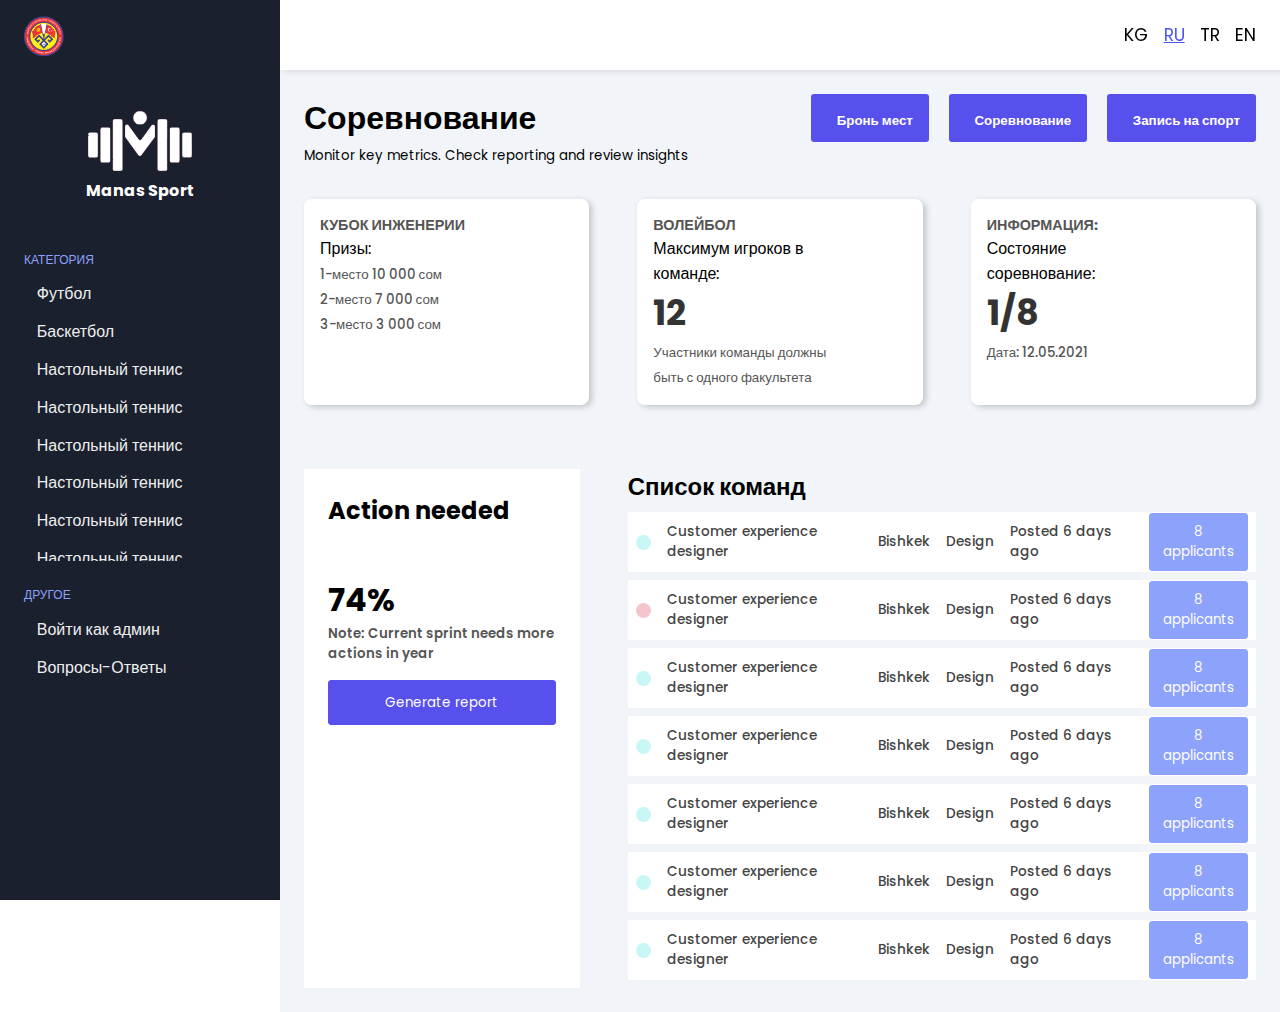
==== index.html @ dac24b5f "HTML CSS Responsive" ====
<!DOCTYPE html>
<html lang="en">

<head>
	<meta charset="UTF-8">
	<meta name="viewport" content="width = device-width,initial-scale=1,maximum-scale=1,minimum-scale=1">
	<title>Manas Sport - информационная система</title>
	<link rel="stylesheet" href="https://maxst.icons8.com/vue-static/landings/line-awesome/line-awesome/1.3.0/css/line-awesome.min.css">
	<link rel="stylesheet" href="./style.css">
	<link rel="icon" href="./img/favicon.png">
</head>

<body>
	<input type="checkbox" name='' id='sidebar-toggle'>

	<div class="sidebar">
		<div class="sidebar-brand">
			<div class="brand-flex">
				<a target="_blank" href="http://intl.manas.edu.kg/ru"><img src="img/ktmu_logo.png" width='40px' alt="logo"></a>


				<div class="brand-icons">
					<span class="las la-moon "></span>
					<span class="las la-sun active"></span>


				</div>

			</div>
			<div class="sidebar-main">

				<div class="sidebar-user">
					<img src="img/Logo.png" alt="user image">
					<div>
						<h3>Manas Sport</h3>
					</div>
				</div>

				<div class="sidebar-menu">



					<div class="menu-head">
						<span>Категория</span>
					</div>

					<div class="scroll-section" id='scroll-id'>
						<ul>
							<li>

								<a href="">

									<span class="lab la-cloudsmith"></span>

									Футбол

								</a>

							</li>


							<li>

								<a href="">

									<span class="lab la-cloudsmith"></span>

									Баскетбол

								</a>

							</li>



							<li>

								<a href="">

									<span class="lab la-cloudsmith"></span>

									Настольный теннис

								</a>

							</li>



							<li>

								<a href="">

									<span class="lab la-cloudsmith"></span>

									Настольный теннис

								</a>

							</li>
							<li>

								<a href="">

									<span class="lab la-cloudsmith"></span>

									Настольный теннис

								</a>

							</li>
							<li>

								<a href="">

									<span class="lab la-cloudsmith"></span>

									Настольный теннис

								</a>

							</li>
							<li>

								<a href="">

									<span class="lab la-cloudsmith"></span>

									Настольный теннис

								</a>

							</li>
							<li>

								<a href="">

									<span class="lab la-cloudsmith"></span>

									Настольный теннис

								</a>

							</li>

							<li>

								<a href="">

									<span class="lab la-cloudsmith"></span>

									Теннис

								</a>

							</li>



							<li>

								<a href="">

									<span class="lab la-cloudsmith"></span>

									Бильярд

								</a>

							</li>


							<li>

								<a href="">

									<span class="lab la-cloudsmith"></span>

									Шахматы

								</a>

							</li>

						</ul>


					</div>





					<br />
					<div class="menu-head">
						<span>Другое</span>
					</div>
					<ul>



						<li><a href=""><span class="las la-sign-in-alt"></span>

								Войти как админ

							</a>
						</li>





						<li><a href=""><span class="las la-question-circle "></span>

								Вопросы-Ответы

							</a>
						</li>
					</ul>



				</div>
			</div>
		</div>

	</div>

	<div class="main-content">

		<header>
			<div class="menu-toggle">
				<label for="sidebar-toggle"> <span class="las la-bars"></span></label>
			</div>



			<div class='header-icons'>
				<span class="las la-globe-americas"></span>
				<span>KG</span>
				<span class='active'>RU</span>
				<span>TR</span>
				<span>EN</span>

			</div>



		</header>

		<main>

			<div class="page-header">
				<div>
					<h1>Соревнование</h1>
					<small>Monitor key metrics. Check reporting and review insights</small>
				</div>
				<div class="header-actions">

					<button>
						<span class="las la-lock"></span>
						Бронь мест
					</button>

					<button>
						<span class="las la-trophy"></span>
						Соревнование
					</button>

					<button>
						<span class="las la-pen"></span>
						Запись на спорт
					</button>

				</div>
			</div>


			<div class="cards">

				<div class="card-single">
					<div class="card-flex">
						<div class="card-info">
							<div class="card-head">
								<span>Кубок инженерии</span>
								<p>Призы:</p>
								<small>1-место 10 000 сом</small>
								<br>
								<small>2-место 7 000 сом</small>
								<br>
								<small>3-место 3 000 сом</small>
							</div>


						</div>
						<div class="card-chart simple">
							<span class="las la-trophy"></span>
						</div>
					</div>
				</div>

				<div class="card-single">
					<div class="card-flex">
						<div class="card-info">
							<div class="card-head">
								<span>Волейбол</span>
								<p>Максимум игроков в команде:</p>
								<h2>12</h2>
								<small>Участники команды должны быть с одного факультета</small>
							</div>

						</div>
						<div class="card-chart simple">
							<span class="las la-running"></span>
						</div>
					</div>
				</div>

				<div class="card-single">
					<div class="card-flex">
						<div class="card-info">
							<div class="card-head">
								<span>Информация:</span>
								<p>Состояние соревнование:</p>
								<h2>1/8</h2>
								<small>Дата: 12.05.2021</small>
							</div>

						</div>
						<div class="card-chart simple">
							<span class="las  la-info"></span>
						</div>
					</div>
				</div>
			</div>

			<div class="jobs-grid">
				<div class="analytics-card">
					<div class="analytics-head">
						<h2>Action needed</h2>
						<span class="las la-ellipsis-h">

						</span>
					</div>

					<div class="analytics-chart">
						<div class="analytics-circle">
							<h1>74%</h1>
						</div>
						<div class="analytics-note">
							<small>Note: Current sprint needs more actions in year</small>
						</div>
					</div>

					<div class="analytics-btn">
						<button>Generate report</button>
					</div>
				</div>
				<div class="jobs">
					<h2>Список команд </h2><span class="indicator even"></span>
					<div class="table-responsive">
						<table width='100%'>
							<tbody>
								<tr>
									<td>
										<div><span class="indicator"></span></div>
									</td>
									<td>
										<div>Customer experience designer</div>
									</td>
									<td>
										<div>Bishkek</div>
									</td>
									<td>
										<div>Design</div>
									</td>
									<td>
										<div>Posted 6 days ago</div>
									</td>
									<td>
										<div><button>8 applicants</button></div>
									</td>
								</tr>

								<tr>
									<td>
										<div><span class="indicator even"></span></div>
									</td>
									<td>
										<div>Customer experience designer</div>
									</td>
									<td>
										<div>Bishkek</div>
									</td>
									<td>
										<div>Design</div>
									</td>
									<td>
										<div>Posted 6 days ago</div>
									</td>
									<td>
										<div><button>8 applicants</button></div>
									</td>
								</tr>


								<tr>
									<td>
										<div><span class="indicator"></span></div>
									</td>
									<td>
										<div>Customer experience designer</div>
									</td>
									<td>
										<div>Bishkek</div>
									</td>
									<td>
										<div>Design</div>
									</td>
									<td>
										<div>Posted 6 days ago</div>
									</td>
									<td>
										<div><button>8 applicants</button></div>
									</td>
								</tr>

								<tr>
									<td>
										<div><span class="indicator"></span></div>
									</td>
									<td>
										<div>Customer experience designer</div>
									</td>
									<td>
										<div>Bishkek</div>
									</td>
									<td>
										<div>Design</div>
									</td>
									<td>
										<div>Posted 6 days ago</div>
									</td>
									<td>
										<div><button>8 applicants</button></div>
									</td>
								</tr>


								<tr>
									<td>
										<div><span class="indicator"></span></div>
									</td>
									<td>
										<div>Customer experience designer</div>
									</td>
									<td>
										<div>Bishkek</div>
									</td>
									<td>
										<div>Design</div>
									</td>
									<td>
										<div>Posted 6 days ago</div>
									</td>
									<td>
										<div><button>8 applicants</button></div>
									</td>
								</tr>


								<tr>
									<td>
										<div><span class="indicator"></span></div>
									</td>
									<td>
										<div>Customer experience designer</div>
									</td>
									<td>
										<div>Bishkek</div>
									</td>
									<td>
										<div>Design</div>
									</td>
									<td>
										<div>Posted 6 days ago</div>
									</td>
									<td>
										<div><button>8 applicants</button></div>
									</td>
								</tr>

								<tr>
									<td>
										<div><span class="indicator"></span></div>
									</td>
									<td>
										<div>Customer experience designer</div>
									</td>
									<td>
										<div>Bishkek</div>
									</td>
									<td>
										<div>Design</div>
									</td>
									<td>
										<div>Posted 6 days ago</div>
									</td>
									<td>
										<div><button>8 applicants</button></div>
									</td>
								</tr>

							</tbody>
						</table>
					</div>
				</div>
			</div>
		</main>

	</div>



	<label for="sidebar-toggle" class="body-label"></label>
</body>

</html>
---- style.css ----
@import url('https://fonts.googleapis.com/css2?family=Poppins:wght@300;400;500;600&display=swap');

/*35 26*/

:root {
	--color-main: #1a202e;
}


* {
	font-family: 'Poppins', sans-serif;
	box-sizing: border-box;
	text-decoration: none;
	list-style-type: none;
	margin: 0;
	padding: 0;
}

body {
	overflow-x: hidden;
}

body::-webkit-scrollbar {
	width: .3em;
}

body::-webkit-scrollbar-track {
	box-shadow: inset 0 0 6px rgba(0, 0, 0, 0.3);
}

body::-webkit-scrollbar-thumb {
	background-color: #7a8cd6;
	outline: 1px solid slategrey;
}

#sidebar-toggle {
	display: none;
}



#scroll-id::-webkit-scrollbar-track {

	background-color: #1a202e;
}


#scroll-id::-webkit-scrollbar {
	width: 3px;
	background-color: #F5F5F5;
}


#scroll-id::-webkit-scrollbar-thumb {
	background-color: #000;
	border: 2px solid #7a8cd6;
}




.body-label {
	position: fixed;
	height: 100%;
	width: calc(100% - 280px);
	z-index: 30;
	right: -100%;
	top: 0;

}

#sidebar-toggle:checked ~ .sidebar {
	left: -100%;
}


#sidebar-toggle:checked ~ .main-content header {
	left: 0;
	width: 100% !important;
	right: 0;
}

#sidebar-toggle:checked ~ .main-content {
	margin-left: 0;
}

.sidebar {
	width: 280px;
	position: fixed;
	left: 0;
	top: 0;
	height: 100%;
	padding: 1rem 1.5rem;
	background: var(--color-main);
	color: #fff;
	z-index: 20;
	transition: left 300ms;
}

.sidebar-brand {
	height: 70px;

}


.scroll-section {

	height: 280px;
	width: 235px;
	border: none;
	overflow: auto;


}

.brand-flex {
	display: flex;
	justify-content: space-between;
	align-items: center;
}


.brand-icons span {
	font-size: 1.7rem;
	margin-left: .5rem;
	cursor: pointer;
}

.brand-icons span.active {

	color: #FFD449;
}






.sidebar-user {

	margin: 3rem 0rem;
	text-align: center;
}

.sidebar-user img {

	width: 45%;



}


.sidebar-user h3 {
	font-size: 1rem;
}

.sidebar-user span {
	font-size: .85rem;
}

.sidebar-menu {
	margin-top: 3rem;
}

.menu-head {
	text-transform: uppercase;
	color: #8da2fb;
	font-size: .75rem;
	font-weight: 500;
	margin-bottom: .8rem;

}



.sidebar-menu ul {
	margin-bottom: 1.5rem;
}



.sidebar-menu li {
	margin-bottom: .8rem;

}

.sidebar-menu li a:hover {

	color: #8da2fb;
	transition: .3s;


}

.sidebar-menu li a {
	color: #efefef;
	font-size: 1rem;
	display: flex;
	align-items: center;
}

.sidebar-menu li a span {
	color: #efefef;
	font-size: 1.5rem;
	display: inline-block;
	margin-right: .8rem;
}













header {
	height: 70px;
	display: flex;
	justify-content: space-between;
	align-items: center;
	padding: 1rem 1.5rem;
	position: fixed;
	left: 280px;
	width: calc(100% - 280px);
	top: 0;
	z-index: 20;
	background: #fff;
	box-shadow: 3px 2px 6px rgba(0, 0, 0, 0.1);
	transition: left 300ms;
}

.menu-toggle label {
	height: 50px;
	width: 50px;
	display: grid;
	place-items: center;
	font-size: 1.5rem;
	border-radius: 50%;
}

.menu-toggle label:hover {

	background: #efefef;
	cursor: pointer;
	transition-duration: .25s;
}


.header-icons span {
	display: inline-block;
	margin-left: .7rem;
	font-size: 1.1rem;
	cursor: pointer;
}

.header-icons span.active {
	text-decoration: underline;
	color: #5058ec;
}

.main-content {
	margin-left: 280px;
	transition: margin-left 300ms;
}


main {
	padding: 1.5rem;
	background: #f1f5f9;
	min-height: calc(100vh - 70px);
	margin-top: 70px;
}


.page-header {

	display: flex;
	justify-content: space-between;

}

.header-actions button {
	outline: none;
	color: #fff;
	background: #5850ec;
	border: none;
	font-weight: 600;
	border-radius: 3px;
	padding: .6rem 1rem;
	margin-left: 1rem;
	cursor: pointer;
}

.header-actions button:hover {


	background: #362fbc;

}


.header-actions button span {

	font-size: 1.2rem;
	margin-right: .6rem;
}




.cards {

	display: grid;
	grid-template-columns: repeat(3, 1fr);
	grid-gap: 3rem;
	margin-top: 2rem
}

.card-single {
	background: #fff;
	padding: 1rem;
	box-shadow: 3px 2px 6px rgba(0, 0, 0, 0.2);
	border-radius: 8px;
}

.card-single:hover {
	box-shadow: 3px 2px 10px rgba(0, 0, 0, 0.5);
	transition: .1s;
}

.card-flex {
	display: grid;
	grid-template-columns: 70% auto;
	align-items: center;
}

.card-head span {

	display: block;
	text-transform: uppercase;
	color: #555;
	font-size: .9rem;
	font-weight: 700;

}

.card-head small {

	font-weight: 500;
	color: #555;
	
}



.card-info h2 {

	font-size: 2.2rem;
	color: #333;
}


.card-chart span {

	font-size: 5rem;

}

.card-chart.success span {

	color: seagreen;
}

.card-chart.simple span {

	color: #5850ec;
}




.jobs-grid {

	margin-top: 4rem;
	display: grid;
	grid-template-columns: auto 66%;
	grid-gap: 3rem;
}


.analytics-card {
	background: #fff;
	padding: 1.5rem;
}


.analytics-head {

	display: flex;
	justify-content: space-between;
	align-items: center;
	margin-bottom: 3rem;
}

.analytics-head span {

	font-size: 1.5rem;

}

.analytics-chart small {
	font-weight: 600;
	color: #555;
	display: block;
	margin-bottom: 1rem;


}

.analytics-card button {

	display: block;
	padding: .6rem 1rem;
	width: 100%;
	height: 45px;
	background: #5850ec;
	color: #fff;
	border: 1px solid #5850ec;
	border-radius: 3px;
}

.chart-circle {

	height: 150px;
	width: 150px;
	border-left: 10px solid transparent;
	border-right: 10px solid #5850ec;
	border-top: 10px solid #5850ec;
	border-bottom: 10px solid #5850ec;
	margin-bottom: 3rem;
}


.jobs h2 small {
	color: #5850ec;
	font-weight: 600;
	display: inline-block;
	margin-left: 1rem;
	font-size: .9rem;
}


.jobs table {

	border-collapse: collapse;
	margin-top: .5rem;
	overflow-x: auto;
}


span.indicator {
	background: #c9f7f5;
	height: 15px;
	width: 15px;
	border-radius: 50%;
}


span.indicator.even {
	background: #f4c6cb;
	height: 15px;
	width: 15px;
	border-radius: 50%;
}


.jobs table td {
	margin-bottom: 1rem;

}




.jobs table td div {
	background: #fff;
	height: 60px;
	display: flex;
	align-items: center;
	padding: .5rem;
	font-size: .85rem;
	color: #444;
	font-weight: 500;
	margin-bottom: .5rem;
}


table button {

	background: #8da2fb;
	color: #fff;
	border: 1px solid #8da2fb;
	padding: .5rem;
	border-radius: 3px;
}


table button.even {

	background:
}

.table-responsive {
	overflow: auto;
}


@media only screen and (max-width: 1124px) {

	.sidebar {
		left: -100%;
		z-index: 30;
	}

	.main-content {
		margin-left: 0;
	}

	header {
		left: 0;
		width: 100%;
	}


	#sidebar-toggle:checked ~ .sidebar {
		left: 0;
	}

	#sidebar-toggle:checked ~ .body-label {
		right: 0;

	}


	.cards {
		grid-template-columns: repeat(2, 1fr)
	}
}


@media only screen and (max-width: 768px) {

	.cards {
		grid-template-columns: 100%;
	}

	.jobs-grid {
		grid-template-columns: 100%;
	}

	.page-header {
		display: block;
	}

	.header-actions {
		margin-top: 1rem;
		text-align: right;

	}

	.header-actions button:first-child {

		margin-left: 0rem;

	}


}



@media only screen and (max-width: 425px) {


	.header-actions {

		display: flex;


	}




}


@media only screen and (max-width: 375px) {


	.header-actions {

		display: flex;

	}


	.header-actions button {


		margin: 0.2rem;

	}

}




@media only screen and (max-width: 320px) {


	.header-actions {

		display: flex;
		justify-content: space-around;
	}



}
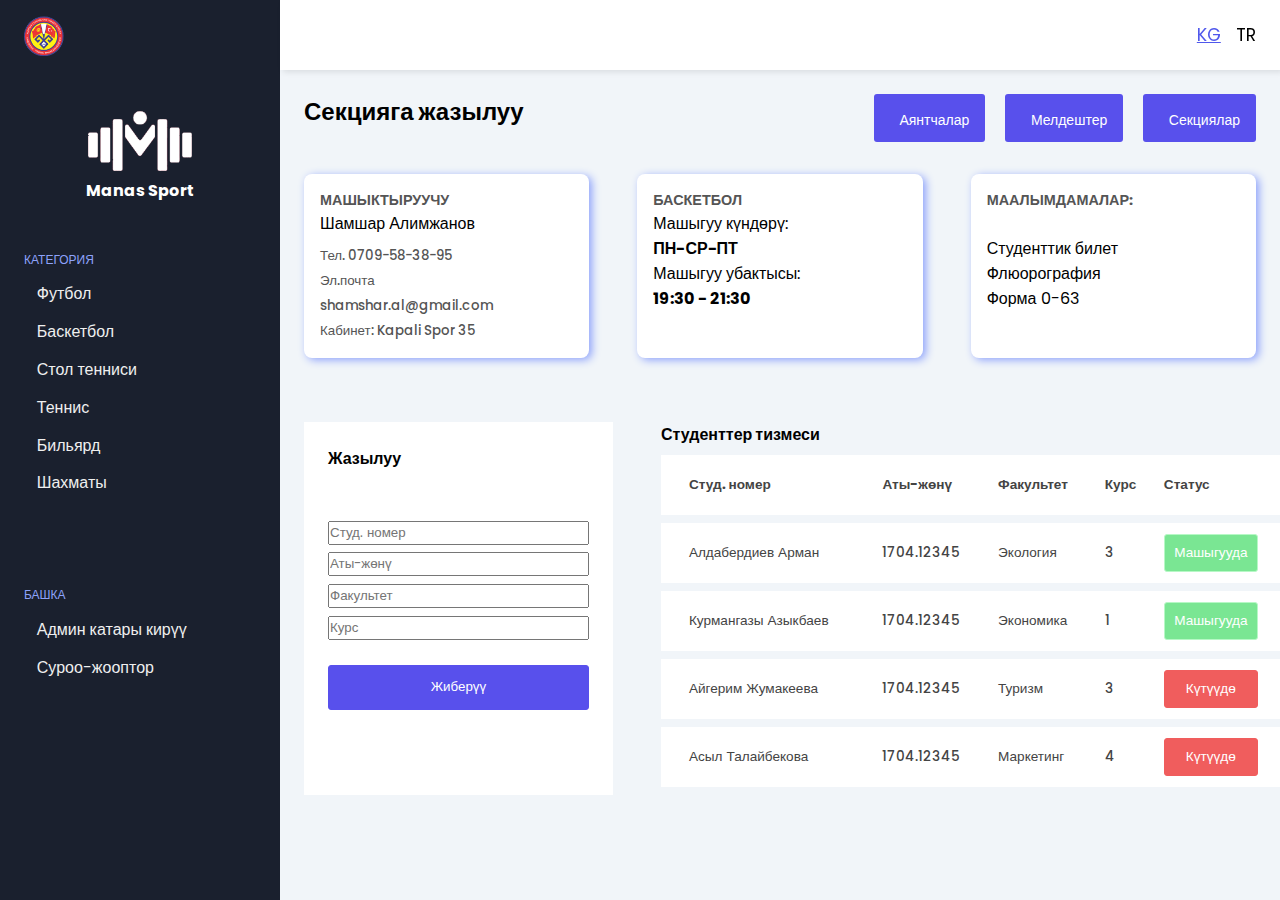
==== commit a26ef9c2: "Kg version" ====
--- a/index.html
+++ b/index.html
@@ -4,8 +4,9 @@
 <head>
 	<meta charset="UTF-8">
 	<meta name="viewport" content="width = device-width,initial-scale=1,maximum-scale=1,minimum-scale=1">
-	<title>Manas Sport - информационная система</title>
+	<title>Manas Sport - жазылуу</title>
 	<link rel="stylesheet" href="https://maxst.icons8.com/vue-static/landings/line-awesome/line-awesome/1.3.0/css/line-awesome.min.css">
+	<link href="https://cdn.jsdelivr.net/npm/bootstrap@5.0.1/dist/css/bootstrap.min.css" rel="stylesheet" integrity="sha384-+0n0xVW2eSR5OomGNYDnhzAbDsOXxcvSN1TPprVMTNDbiYZCxYbOOl7+AMvyTG2x" crossorigin="anonymous">
 	<link rel="stylesheet" href="./style.css">
 	<link rel="icon" href="./img/favicon.png">
 </head>
@@ -27,10 +28,11 @@
 				</div>
 
 			</div>
+			
 			<div class="sidebar-main">
 
 				<div class="sidebar-user">
-					<img src="img/Logo.png" alt="user image">
+					<img src="img/Logo.png" alt="user image"/>
 					<div>
 						<h3>Manas Sport</h3>
 					</div>
@@ -73,75 +75,25 @@
 
 
 
-							<li>
-
-								<a href="">
-
-									<span class="lab la-cloudsmith"></span>
-
-									Настольный теннис
-
-								</a>
-
-							</li>
-
-
-
-							<li>
-
-								<a href="">
-
-									<span class="lab la-cloudsmith"></span>
-
-									Настольный теннис
-
-								</a>
-
-							</li>
-							<li>
-
-								<a href="">
-
-									<span class="lab la-cloudsmith"></span>
-
-									Настольный теннис
-
-								</a>
-
-							</li>
-							<li>
-
-								<a href="">
-
-									<span class="lab la-cloudsmith"></span>
-
-									Настольный теннис
-
-								</a>
-
-							</li>
-							<li>
-
-								<a href="">
-
-									<span class="lab la-cloudsmith"></span>
-
-									Настольный теннис
-
-								</a>
-
-							</li>
-							<li>
-
-								<a href="">
-
-									<span class="lab la-cloudsmith"></span>
-
-									Настольный теннис
-
-								</a>
-
-							</li>
+						
+
+
+
+							
+
+						
+							<li>
+
+								<a href="">
+
+									<span class="lab la-cloudsmith"></span>
+
+									Стол тенниси
+
+								</a>
+
+							</li>
+						
 
 							<li>
 
@@ -193,7 +145,7 @@
 
 					<br />
 					<div class="menu-head">
-						<span>Другое</span>
+						<span>Башка</span>
 					</div>
 					<ul>
 
@@ -201,7 +153,7 @@
 
 						<li><a href=""><span class="las la-sign-in-alt"></span>
 
-								Войти как админ
+								Админ катары кирүү
 
 							</a>
 						</li>
@@ -212,7 +164,7 @@
 
 						<li><a href=""><span class="las la-question-circle "></span>
 
-								Вопросы-Ответы
+								Суроо-жооптор
 
 							</a>
 						</li>
@@ -237,10 +189,10 @@
 
 			<div class='header-icons'>
 				<span class="las la-globe-americas"></span>
-				<span>KG</span>
-				<span class='active'>RU</span>
+				<span class='active'>KG</span>
+		
 				<span>TR</span>
-				<span>EN</span>
+			
 
 			</div>
 
@@ -252,25 +204,31 @@
 
 			<div class="page-header">
 				<div>
-					<h1>Соревнование</h1>
-					<small>Monitor key metrics. Check reporting and review insights</small>
+					<h2 style='font-weight: 700;'>Секцияга жазылуу</h2>
+					<small></small>
 				</div>
 				<div class="header-actions">
 
-					<button>
-						<span class="las la-lock"></span>
-						Бронь мест
-					</button>
-
-					<button>
-						<span class="las la-trophy"></span>
-						Соревнование
-					</button>
-
-					<button>
-						<span class="las la-pen"></span>
-						Запись на спорт
-					</button>
+					<a href='./booking.html'>
+						<button>
+							<span class="las la-lock"></span>
+							Аянтчалар
+						</button>
+					</a>
+					
+					  <a href='./competition.html'>
+						<button>
+							<span class="las la-trophy"></span>
+							Мелдештер
+						</button>
+					   </a>
+					   
+						<a href='./index.html'>
+						<button>
+							<span class="las la-pen"></span>
+							Секциялар 
+						</button>
+						</a>
 
 				</div>
 			</div>
@@ -282,19 +240,20 @@
 					<div class="card-flex">
 						<div class="card-info">
 							<div class="card-head">
-								<span>Кубок инженерии</span>
-								<p>Призы:</p>
-								<small>1-место 10 000 сом</small>
+								<span>Машыктыруучу</span>
+								<p style="margin-bottom: 3%;">Шамшар Алимжанов</p>
+
+								<small>Тел. 0709-58-38-95</small>
 								<br>
-								<small>2-место 7 000 сом</small>
+								<small>Эл.почта shamshar.al@gmail.com</small>
 								<br>
-								<small>3-место 3 000 сом</small>
+								<small>Кабинет: Kapali Spor 35</small>
 							</div>
 
 
 						</div>
 						<div class="card-chart simple">
-							<span class="las la-trophy"></span>
+							<span class="las la-male	"></span>
 						</div>
 					</div>
 				</div>
@@ -303,10 +262,11 @@
 					<div class="card-flex">
 						<div class="card-info">
 							<div class="card-head">
-								<span>Волейбол</span>
-								<p>Максимум игроков в команде:</p>
-								<h2>12</h2>
-								<small>Участники команды должны быть с одного факультета</small>
+								<span>Баскетбол</span>
+								<p>Машыгуу күндөрү:</p>
+								<h4>ПН-СР-ПТ</h4>
+								<p>Машыгуу убактысы:</p>
+								<h4>19:30 - 21:30</h4>
 							</div>
 
 						</div>
@@ -320,15 +280,16 @@
 					<div class="card-flex">
 						<div class="card-info">
 							<div class="card-head">
-								<span>Информация:</span>
-								<p>Состояние соревнование:</p>
-								<h2>1/8</h2>
-								<small>Дата: 12.05.2021</small>
+								<span>Маалымдамалар:</span>
+								<br/>
+								<p>Студенттик билет</p>
+								<p>Флюорография</p>
+								<p>Форма 0-63</p>
 							</div>
 
 						</div>
 						<div class="card-chart simple">
-							<span class="las  la-info"></span>
+							<span class="las  la-copy"></span>
 						</div>
 					</div>
 				</div>
@@ -337,179 +298,141 @@
 			<div class="jobs-grid">
 				<div class="analytics-card">
 					<div class="analytics-head">
-						<h2>Action needed</h2>
-						<span class="las la-ellipsis-h">
+						<h4>Жазылуу</h4>
+						<span class="las la-plus">
 
 						</span>
 					</div>
 
 					<div class="analytics-chart">
 						<div class="analytics-circle">
-							<h1>74%</h1>
+							<form action="POST">
+						    <input class="form-control" type="number" placeholder="Студ. номер">		
+							<input class="form-control" type="text" placeholder="Аты-жөнү" style="margin-top:3%">
+							<input class="form-control" type="number" placeholder="Факультет"  style="margin-top:3%">
+					     	<input class="form-control" type="number" placeholder="Курс"  style="margin-top:3%">
+						    </form>
 						</div>
 						<div class="analytics-note">
-							<small>Note: Current sprint needs more actions in year</small>
-						</div>
-					</div>
-
+							
+						</div>
+					</div>
+					<br/>
 					<div class="analytics-btn">
-						<button>Generate report</button>
+						<button>Жиберүү</button>
 					</div>
 				</div>
 				<div class="jobs">
-					<h2>Список команд </h2><span class="indicator even"></span>
+					<h4>Студенттер тизмеси</h4><span class="indicator even"></span>
 					<div class="table-responsive">
 						<table width='100%'>
 							<tbody>
+								<tr >
+									<td>
+										<div><span class="indicator"></span></div>
+									</td>
+									<td>
+										<div style='font-weight: 700;'>Студ. номер</div>
+									</td>
+									<td>
+										<div style='font-weight: 700;'>Аты-жөнү</div>
+									</td>
+									<td>
+										<div style='font-weight: 700;'>Факультет</div>
+									</td>
+									<td>
+										<div style='font-weight: 700;'>Курс</div>
+									</td>
+									<td>
+										<div style='font-weight: 700;'>Статус</div>
+									</td>
+								</tr>
+
 								<tr>
 									<td>
+										<div><span class="indicator even"></span></div>
+									</td>
+									<td>
+										<div>Алдабердиев Арман</div>
+									</td>
+									<td>
+										<div>1704.12345</div>
+									</td>
+									<td>
+										<div>Экология</div>
+									</td>
+									<td>
+										<div>3</div>
+									</td>
+									<td>
+										<div ><span style="width:80%" class="success">Машыгууда</span></div>
+									</td>
+								</tr>
+
+								<tr>
+									<td>
+										<div><span class="indicator even"></span></div>
+									</td>
+									<td>
+										<div>Курмангазы Азыкбаев</div>
+									</td>
+									<td>
+										<div>1704.12345</div>
+									</td>
+									<td>
+										<div>Экономика</div>
+									</td>
+									<td>
+										<div>1</div>
+									</td>
+									<td>
+										<div ><span style="width:80%" class="success">Машыгууда</span></div>
+									</td>
+								</tr>
+
+								<tr>
+									<td>
 										<div><span class="indicator"></span></div>
 									</td>
 									<td>
-										<div>Customer experience designer</div>
-									</td>
-									<td>
-										<div>Bishkek</div>
-									</td>
-									<td>
-										<div>Design</div>
-									</td>
-									<td>
-										<div>Posted 6 days ago</div>
-									</td>
-									<td>
-										<div><button>8 applicants</button></div>
+										<div>Айгерим Жумакеева</div>
+									</td>
+									<td>
+										<div>1704.12345</div>
+									</td>
+									<td>
+										<div>Туризм</div>
+									</td>
+									<td>
+										<div>3</div>
+									</td>
+									<td>
+										<div ><span style="width:80%" class="danger">Күтүүдө</span></div>
 									</td>
 								</tr>
 
 								<tr>
 									<td>
-										<div><span class="indicator even"></span></div>
-									</td>
-									<td>
-										<div>Customer experience designer</div>
-									</td>
-									<td>
-										<div>Bishkek</div>
-									</td>
-									<td>
-										<div>Design</div>
-									</td>
-									<td>
-										<div>Posted 6 days ago</div>
-									</td>
-									<td>
-										<div><button>8 applicants</button></div>
+										<div><span class="indicator"></span></div>
+									</td>
+									<td>
+										<div>Асыл Талайбекова</div>
+									</td>
+									<td>
+										<div>1704.12345</div>
+									</td>
+									<td>
+										<div>Маркетинг</div>
+									</td>
+									<td>
+										<div>4</div>
+									</td>
+									<td>
+										<div ><span style="width:80%" class="danger">Күтүүдө</span></div>
 									</td>
 								</tr>
 
-
-								<tr>
-									<td>
-										<div><span class="indicator"></span></div>
-									</td>
-									<td>
-										<div>Customer experience designer</div>
-									</td>
-									<td>
-										<div>Bishkek</div>
-									</td>
-									<td>
-										<div>Design</div>
-									</td>
-									<td>
-										<div>Posted 6 days ago</div>
-									</td>
-									<td>
-										<div><button>8 applicants</button></div>
-									</td>
-								</tr>
-
-								<tr>
-									<td>
-										<div><span class="indicator"></span></div>
-									</td>
-									<td>
-										<div>Customer experience designer</div>
-									</td>
-									<td>
-										<div>Bishkek</div>
-									</td>
-									<td>
-										<div>Design</div>
-									</td>
-									<td>
-										<div>Posted 6 days ago</div>
-									</td>
-									<td>
-										<div><button>8 applicants</button></div>
-									</td>
-								</tr>
-
-
-								<tr>
-									<td>
-										<div><span class="indicator"></span></div>
-									</td>
-									<td>
-										<div>Customer experience designer</div>
-									</td>
-									<td>
-										<div>Bishkek</div>
-									</td>
-									<td>
-										<div>Design</div>
-									</td>
-									<td>
-										<div>Posted 6 days ago</div>
-									</td>
-									<td>
-										<div><button>8 applicants</button></div>
-									</td>
-								</tr>
-
-
-								<tr>
-									<td>
-										<div><span class="indicator"></span></div>
-									</td>
-									<td>
-										<div>Customer experience designer</div>
-									</td>
-									<td>
-										<div>Bishkek</div>
-									</td>
-									<td>
-										<div>Design</div>
-									</td>
-									<td>
-										<div>Posted 6 days ago</div>
-									</td>
-									<td>
-										<div><button>8 applicants</button></div>
-									</td>
-								</tr>
-
-								<tr>
-									<td>
-										<div><span class="indicator"></span></div>
-									</td>
-									<td>
-										<div>Customer experience designer</div>
-									</td>
-									<td>
-										<div>Bishkek</div>
-									</td>
-									<td>
-										<div>Design</div>
-									</td>
-									<td>
-										<div>Posted 6 days ago</div>
-									</td>
-									<td>
-										<div><button>8 applicants</button></div>
-									</td>
-								</tr>
+								
 
 							</tbody>
 						</table>
@@ -521,7 +444,9 @@
 	</div>
 
 
-
+	<script src="https://code.jquery.com/jquery-3.2.1.slim.min.js" integrity="sha384-KJ3o2DKtIkvYIK3UENzmM7KCkRr/rE9/Qpg6aAZGJwFDMVNA/GpGFF93hXpG5KkN" crossorigin="anonymous"></script>
+	<script src="https://cdnjs.cloudflare.com/ajax/libs/popper.js/1.12.3/umd/popper.min.js" integrity="sha384-vFJXuSJphROIrBnz7yo7oB41mKfc8JzQZiCq4NCceLEaO4IHwicKwpJf9c9IpFgh" crossorigin="anonymous"></script>
+	<script src="https://maxcdn.bootstrapcdn.com/bootstrap/4.0.0-beta.2/js/bootstrap.min.js" integrity="sha384-alpBpkh1PFOepccYVYDB4do5UnbKysX5WZXm3XxPqe5iKTfUKjNkCk9SaVuEZflJ" crossorigin="anonymous"></script>
 	<label for="sidebar-toggle" class="body-label"></label>
 </body>
 
--- a/style.css
+++ b/style.css
@@ -143,11 +143,11 @@
 }
 
 .sidebar-user img {
-
 	width: 45%;
-
-
-
+}
+
+.sidebar-user img:hover {
+	cursor: pointer;
 }
 
 
@@ -277,6 +277,9 @@
 	margin-top: 70px;
 }
 
+a {
+	text-decoration: none;
+}
 
 .page-header {
 
@@ -290,11 +293,12 @@
 	color: #fff;
 	background: #5850ec;
 	border: none;
-	font-weight: 600;
+	font-weight: 500;
 	border-radius: 3px;
 	padding: .6rem 1rem;
 	margin-left: 1rem;
 	cursor: pointer;
+	font-size:14px;
 }
 
 .header-actions button:hover {
@@ -325,13 +329,15 @@
 .card-single {
 	background: #fff;
 	padding: 1rem;
+	box-shadow: 3px 2px 8px #8DA2FB;
+
+	border-radius: 8px;
+}
+
+.card-single:hover {
+	box-shadow: 3px 2px 10px #8DA2FB;
+	transition: .1s;
 	box-shadow: 3px 2px 6px rgba(0, 0, 0, 0.2);
-	border-radius: 8px;
-}
-
-.card-single:hover {
-	box-shadow: 3px 2px 10px rgba(0, 0, 0, 0.5);
-	transition: .1s;
 }
 
 .card-flex {
@@ -350,6 +356,13 @@
 
 }
 
+
+.card-head p {
+
+	margin: 0px;
+	padding:0px;
+}
+
 .card-head small {
 
 	font-weight: 500;
@@ -386,10 +399,19 @@
 
 
 .jobs-grid {
-
+	
 	margin-top: 4rem;
 	display: grid;
 	grid-template-columns: auto 66%;
+	grid-gap: 3rem;
+}
+
+
+.jobs-grid-competition {
+	
+	margin-top: 4rem;
+	display: grid;
+	grid-template-columns: auto 50%;
 	grid-gap: 3rem;
 }
 
@@ -464,16 +486,23 @@
 }
 
 
-span.indicator {
-	background: #c9f7f5;
+span.indicator-success {
+	background: #b7f8c6;
 	height: 15px;
 	width: 15px;
 	border-radius: 50%;
 }
 
 
-span.indicator.even {
-	background: #f4c6cb;
+span.indicator-warning {
+	background: #f0ad4e;
+	height: 15px;
+	width: 15px;
+	border-radius: 50%;
+}
+
+span.indicator-danger {
+	background: #f05d5d;
 	height: 15px;
 	width: 15px;
 	border-radius: 50%;
@@ -510,10 +539,59 @@
 	border-radius: 3px;
 }
 
-
-table button.even {
-
-	background:
+button {
+
+	background: #8da2fb;
+	color: #fff;
+	border: 1px solid #8da2fb;
+	padding: .5rem;
+	border-radius: 3px;
+}
+
+.button-danger {
+
+	background: #f05d5d;
+	color: #fff;
+	border: 1px solid #f05d5d;
+	padding: .5rem;
+	border-radius: 3px;
+}
+
+
+
+
+table span.success {
+
+	background: #7ae693;
+	color: #fff;
+	border: 1px solid #b7f8c6;
+	padding: .5rem;
+	width: 5.5rem;
+	text-align: center;
+	border-radius: 3px;
+}
+
+table span.warning {
+
+	background: #f0ad4e;
+	color: #fff;
+	border: 1px solid #f0ad4e;
+	padding: .5rem;
+	width: 5.5rem;
+	text-align: center;
+	border-radius: 3px;
+}
+
+
+table span.danger {
+
+	background: #f05d5d;
+	color: #fff;
+	border: 1px solid #f05d5d;
+	padding: .5rem;
+	width: 5.5rem;
+	text-align: center;
+	border-radius: 3px;
 }
 
 .table-responsive {
@@ -576,7 +654,8 @@
 
 	.header-actions button:first-child {
 
-		margin-left: 0rem;
+		margin-left: 1rem;
+
 
 	}
 
@@ -595,7 +674,12 @@
 
 	}
 
-
+	.header-actions button {
+
+
+		margin: 0.2rem;
+		height: 100%;
+	}
 
 
 }
@@ -615,7 +699,7 @@
 
 
 		margin: 0.2rem;
-
+		height: 100%;
 	}
 
 }
@@ -627,11 +711,21 @@
 
 
 	.header-actions {
-
 		display: flex;
 		justify-content: space-around;
 	}
 
-
-
-}
+	.header-actions button {
+
+		height: 100%;
+
+	}
+
+	.jobs-grid-competition{
+		grid-template-columns: 100%;
+
+	}
+
+
+
+}
